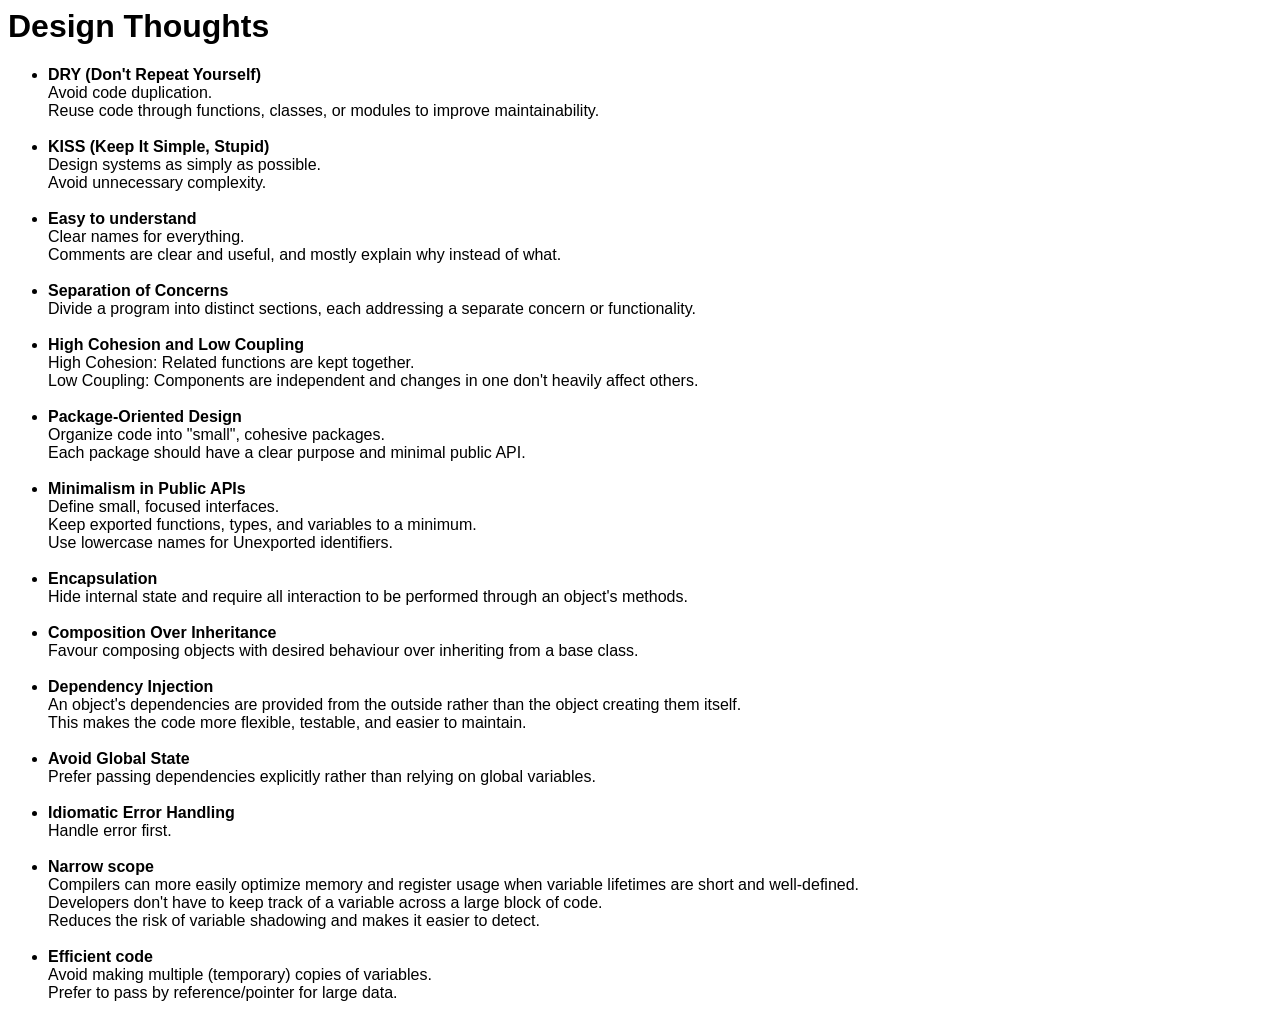
==== designthoughts.html @ 74b6b8e3 "Moved comment about minimal APIs." ====
<!DOCTYPE HTML PUBLIC "-//W3C//DTD HTML 4.0 Transitional//EN">
<html>
    <head><title>Design Thoughts</title></head>
    <style>
        body {
            font-family: Verdana, sans-serif;
            font-size:      12pt;
       }
    </style>
    <body>
        <h1 id="design-thoughts">Design Thoughts</h1>
        <ul>
            <li><b>DRY (Don't Repeat Yourself)</b><br>
                Avoid code duplication.<br>
                Reuse code through functions, classes, or modules to improve maintainability.<br>
                <br>
            </li>
            <li><b>KISS (Keep It Simple, Stupid)</b><br>
                Design systems as simply as possible.<br>
                Avoid unnecessary complexity.<br>
                <br>
            </li>
            <li><b>Easy to understand</b><br>
                Clear names for everything.<br>
                Comments are clear and useful, and mostly explain why instead of what.<br>
                <br>
            </li>
            <li><b>Separation of Concerns</b><br>
                Divide a program into distinct sections, each addressing a separate concern or functionality.<br>
                <br>
            </li>
            <li><b>High Cohesion and Low Coupling</b><br>
                High Cohesion: Related functions are kept together.<br>
                Low Coupling: Components are independent and changes in one don't heavily affect others.<br>
                <br>
            </li>
            <li><b>Package-Oriented Design</b><br>
                Organize code into "small", cohesive packages.<br>
                Each package should have a clear purpose and minimal public API.<br>
                <br>
            </li>
            <li><b>Minimalism in Public APIs</b><br>
                Define small, focused interfaces.<br>
                Keep exported functions, types, and variables to a minimum.<br>
                Use lowercase names for Unexported identifiers.<br>
                <br>
            </li>
            <li><b>Encapsulation</b><br>
                Hide internal state and require all interaction to be performed through an object's methods.<br>
                <br>
            </li>
            <li><b>Composition Over Inheritance</b><br>
                Favour composing objects with desired behaviour over inheriting from a base class.<br>
                <br>
            </li>
            <li><b>Dependency Injection</b><br>
                An object's dependencies are provided from the outside rather than the object creating them itself.<br>
                This makes the code more flexible, testable, and easier to maintain.<br>
                <br>
            </li>
            <li><b>Avoid Global State</b><br>
                Prefer passing dependencies explicitly rather than relying on global variables.<br>
                <br>
            </li>
            <li><b>Idiomatic Error Handling</b><br>
                Handle error first.<br>
                <br>
            </li>
            <li><b>Narrow scope</b><br>
                Compilers can more easily optimize memory and register usage when variable lifetimes are short and well-defined.<br>
                Developers don't have to keep track of a variable across a large block of code.<br>
                Reduces the risk of variable shadowing and makes it easier to detect.<br>
                <br>
            </li>
            <li><b>Efficient code</b><br>
                Avoid making multiple (temporary) copies of variables.<br>
                Prefer to pass by reference/pointer for large data.<br>
                <br>
            </li>
        </ul>
    </body>
</html>
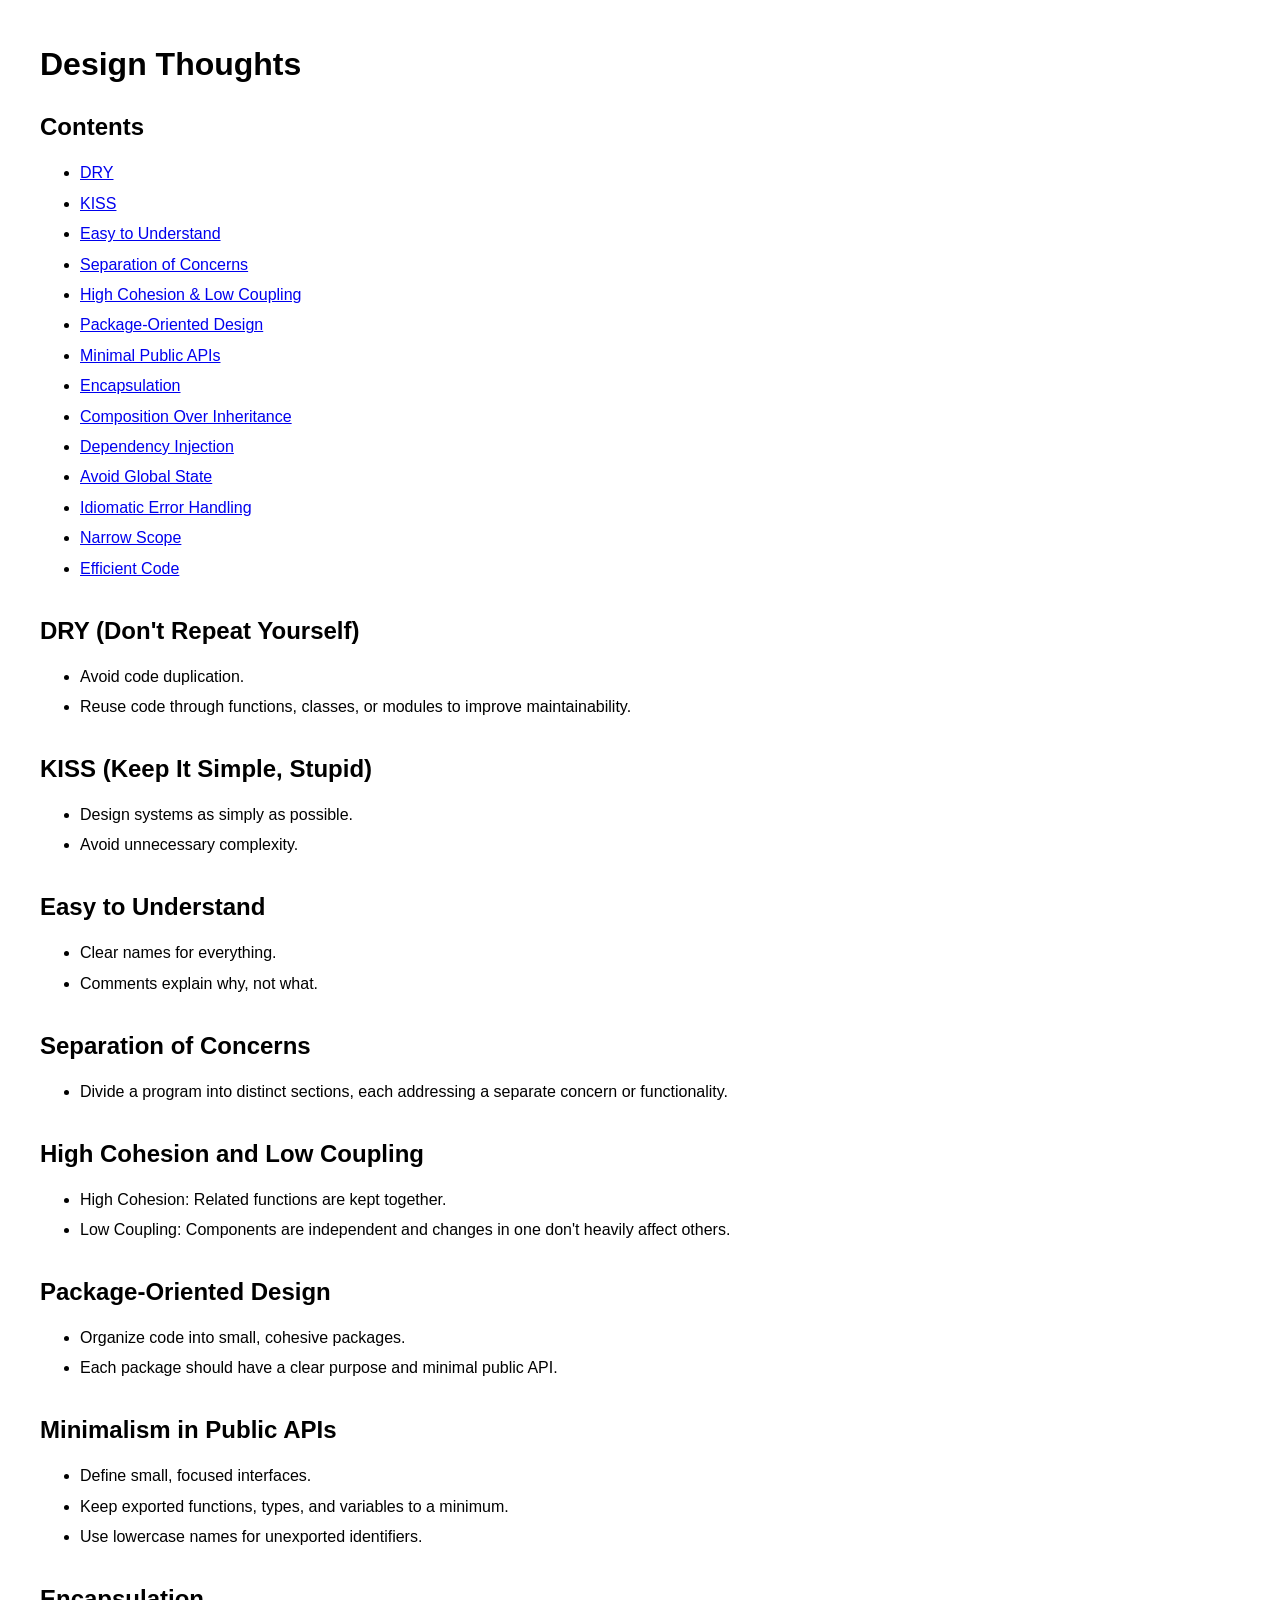
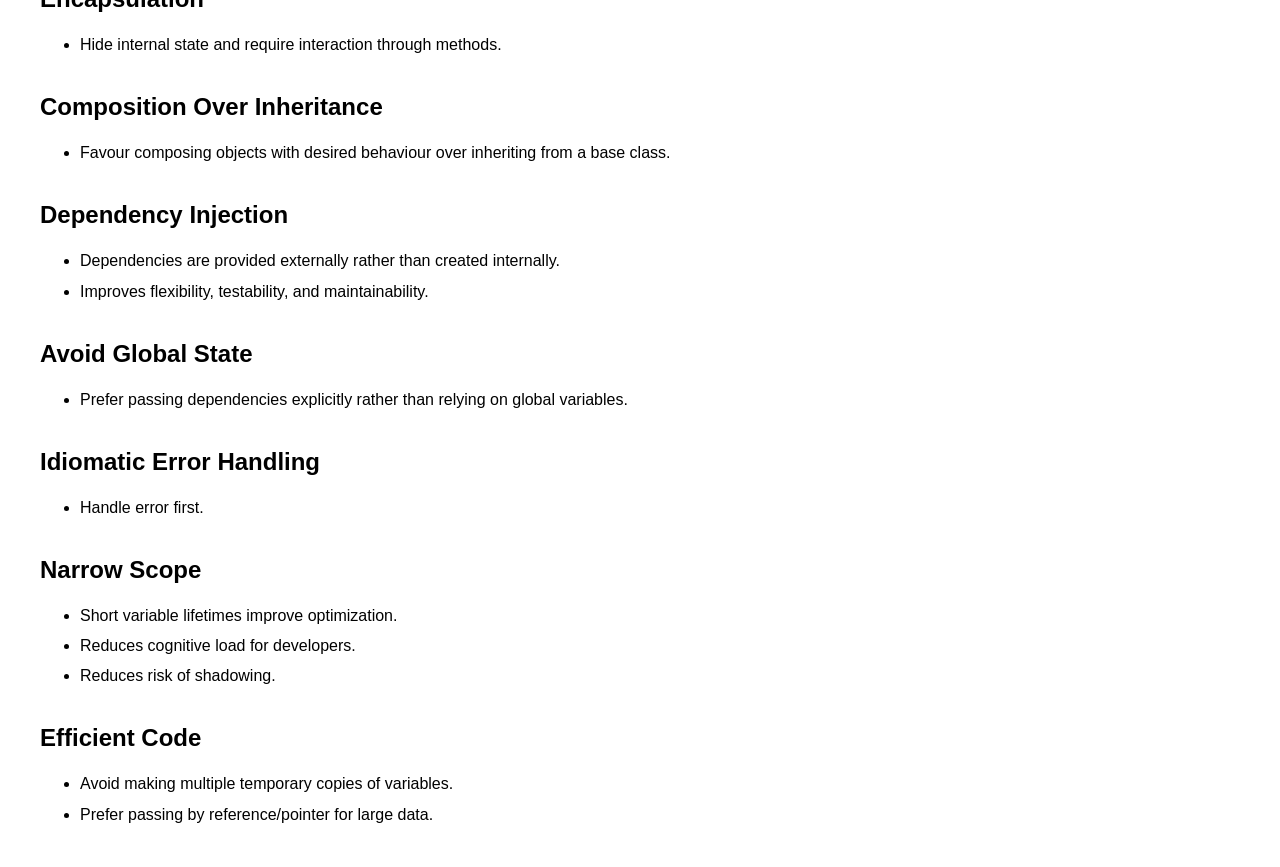
==== commit 0232a6f8: "refactor" ====
--- a/designthoughts.html
+++ b/designthoughts.html
@@ -1,82 +1,165 @@
-<!DOCTYPE HTML PUBLIC "-//W3C//DTD HTML 4.0 Transitional//EN">
-<html>
-    <head><title>Design Thoughts</title></head>
+<!DOCTYPE html>
+<html lang="en">
+<head>
+    <meta charset="UTF-8">
+    <title>Design Thoughts</title>
     <style>
         body {
             font-family: Verdana, sans-serif;
-            font-size:      12pt;
-       }
+            font-size: 12pt;
+            line-height: 1.5;
+            margin: 40px;
+        }
+        nav#toc {
+            margin-bottom: 2em;
+        }
+        nav#toc h2 {
+            margin-bottom: 0.5em;
+        }
+        section {
+            margin-bottom: 2em;
+        }
+        section h2 {
+            margin-bottom: 0.4em;
+        }
+        ul li {
+            margin-bottom: 0.4em;
+        }
     </style>
-    <body>
-        <h1 id="design-thoughts">Design Thoughts</h1>
-        <ul>
-            <li><b>DRY (Don't Repeat Yourself)</b><br>
-                Avoid code duplication.<br>
-                Reuse code through functions, classes, or modules to improve maintainability.<br>
-                <br>
-            </li>
-            <li><b>KISS (Keep It Simple, Stupid)</b><br>
-                Design systems as simply as possible.<br>
-                Avoid unnecessary complexity.<br>
-                <br>
-            </li>
-            <li><b>Easy to understand</b><br>
-                Clear names for everything.<br>
-                Comments are clear and useful, and mostly explain why instead of what.<br>
-                <br>
-            </li>
-            <li><b>Separation of Concerns</b><br>
-                Divide a program into distinct sections, each addressing a separate concern or functionality.<br>
-                <br>
-            </li>
-            <li><b>High Cohesion and Low Coupling</b><br>
-                High Cohesion: Related functions are kept together.<br>
-                Low Coupling: Components are independent and changes in one don't heavily affect others.<br>
-                <br>
-            </li>
-            <li><b>Package-Oriented Design</b><br>
-                Organize code into "small", cohesive packages.<br>
-                Each package should have a clear purpose and minimal public API.<br>
-                <br>
-            </li>
-            <li><b>Minimalism in Public APIs</b><br>
-                Define small, focused interfaces.<br>
-                Keep exported functions, types, and variables to a minimum.<br>
-                Use lowercase names for Unexported identifiers.<br>
-                <br>
-            </li>
-            <li><b>Encapsulation</b><br>
-                Hide internal state and require all interaction to be performed through an object's methods.<br>
-                <br>
-            </li>
-            <li><b>Composition Over Inheritance</b><br>
-                Favour composing objects with desired behaviour over inheriting from a base class.<br>
-                <br>
-            </li>
-            <li><b>Dependency Injection</b><br>
-                An object's dependencies are provided from the outside rather than the object creating them itself.<br>
-                This makes the code more flexible, testable, and easier to maintain.<br>
-                <br>
-            </li>
-            <li><b>Avoid Global State</b><br>
-                Prefer passing dependencies explicitly rather than relying on global variables.<br>
-                <br>
-            </li>
-            <li><b>Idiomatic Error Handling</b><br>
-                Handle error first.<br>
-                <br>
-            </li>
-            <li><b>Narrow scope</b><br>
-                Compilers can more easily optimize memory and register usage when variable lifetimes are short and well-defined.<br>
-                Developers don't have to keep track of a variable across a large block of code.<br>
-                Reduces the risk of variable shadowing and makes it easier to detect.<br>
-                <br>
-            </li>
-            <li><b>Efficient code</b><br>
-                Avoid making multiple (temporary) copies of variables.<br>
-                Prefer to pass by reference/pointer for large data.<br>
-                <br>
-            </li>
-        </ul>
-    </body>
+</head>
+
+<body>
+
+<h1>Design Thoughts</h1>
+
+<nav id="toc">
+    <h2>Contents</h2>
+    <ul>
+        <li><a href="#dry">DRY</a></li>
+        <li><a href="#kiss">KISS</a></li>
+        <li><a href="#understandable">Easy to Understand</a></li>
+        <li><a href="#soc">Separation of Concerns</a></li>
+        <li><a href="#cohesion-coupling">High Cohesion & Low Coupling</a></li>
+        <li><a href="#packages">Package-Oriented Design</a></li>
+        <li><a href="#minimal-api">Minimal Public APIs</a></li>
+        <li><a href="#encapsulation">Encapsulation</a></li>
+        <li><a href="#composition">Composition Over Inheritance</a></li>
+        <li><a href="#di">Dependency Injection</a></li>
+        <li><a href="#global-state">Avoid Global State</a></li>
+        <li><a href="#errors">Idiomatic Error Handling</a></li>
+        <li><a href="#scope">Narrow Scope</a></li>
+        <li><a href="#efficient">Efficient Code</a></li>
+    </ul>
+</nav>
+
+<section id="dry">
+    <h2>DRY (Don't Repeat Yourself)</h2>
+    <ul>
+        <li>Avoid code duplication.</li>
+        <li>Reuse code through functions, classes, or modules to improve maintainability.</li>
+    </ul>
+</section>
+
+<section id="kiss">
+    <h2>KISS (Keep It Simple, Stupid)</h2>
+    <ul>
+        <li>Design systems as simply as possible.</li>
+        <li>Avoid unnecessary complexity.</li>
+    </ul>
+</section>
+
+<section id="understandable">
+    <h2>Easy to Understand</h2>
+    <ul>
+        <li>Clear names for everything.</li>
+        <li>Comments explain why, not what.</li>
+    </ul>
+</section>
+
+<section id="soc">
+    <h2>Separation of Concerns</h2>
+    <ul>
+        <li>Divide a program into distinct sections, each addressing a separate concern or functionality.</li>
+    </ul>
+</section>
+
+<section id="cohesion-coupling">
+    <h2>High Cohesion and Low Coupling</h2>
+    <ul>
+        <li>High Cohesion: Related functions are kept together.</li>
+        <li>Low Coupling: Components are independent and changes in one don't heavily affect others.</li>
+    </ul>
+</section>
+
+<section id="packages">
+    <h2>Package-Oriented Design</h2>
+    <ul>
+        <li>Organize code into small, cohesive packages.</li>
+        <li>Each package should have a clear purpose and minimal public API.</li>
+    </ul>
+</section>
+
+<section id="minimal-api">
+    <h2>Minimalism in Public APIs</h2>
+    <ul>
+        <li>Define small, focused interfaces.</li>
+        <li>Keep exported functions, types, and variables to a minimum.</li>
+        <li>Use lowercase names for unexported identifiers.</li>
+    </ul>
+</section>
+
+<section id="encapsulation">
+    <h2>Encapsulation</h2>
+    <ul>
+        <li>Hide internal state and require interaction through methods.</li>
+    </ul>
+</section>
+
+<section id="composition">
+    <h2>Composition Over Inheritance</h2>
+    <ul>
+        <li>Favour composing objects with desired behaviour over inheriting from a base class.</li>
+    </ul>
+</section>
+
+<section id="di">
+    <h2>Dependency Injection</h2>
+    <ul>
+        <li>Dependencies are provided externally rather than created internally.</li>
+        <li>Improves flexibility, testability, and maintainability.</li>
+    </ul>
+</section>
+
+<section id="global-state">
+    <h2>Avoid Global State</h2>
+    <ul>
+        <li>Prefer passing dependencies explicitly rather than relying on global variables.</li>
+    </ul>
+</section>
+
+<section id="errors">
+    <h2>Idiomatic Error Handling</h2>
+    <ul>
+        <li>Handle error first.</li>
+    </ul>
+</section>
+
+<section id="scope">
+    <h2>Narrow Scope</h2>
+    <ul>
+        <li>Short variable lifetimes improve optimization.</li>
+        <li>Reduces cognitive load for developers.</li>
+        <li>Reduces risk of shadowing.</li>
+    </ul>
+</section>
+
+<section id="efficient">
+    <h2>Efficient Code</h2>
+    <ul>
+        <li>Avoid making multiple temporary copies of variables.</li>
+        <li>Prefer passing by reference/pointer for large data.</li>
+    </ul>
+</section>
+
+</body>
 </html>
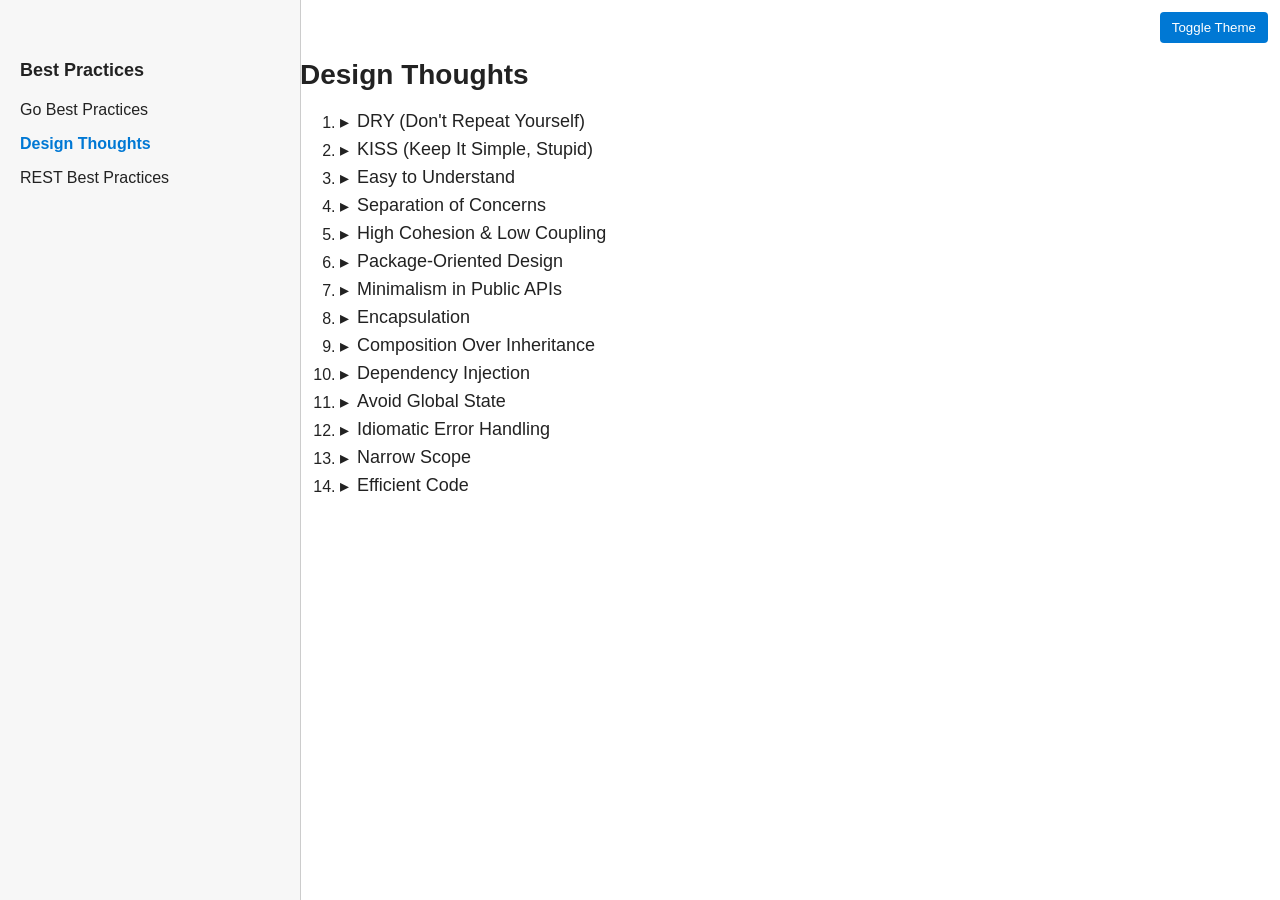
==== commit 557b1e86: "overhaul" ====
--- a/designthoughts.html
+++ b/designthoughts.html
@@ -3,163 +3,137 @@
 <head>
     <meta charset="UTF-8">
     <title>Design Thoughts</title>
-    <style>
-        body {
-            font-family: Verdana, sans-serif;
-            font-size: 12pt;
-            line-height: 1.5;
-            margin: 40px;
-        }
-        nav#toc {
-            margin-bottom: 2em;
-        }
-        nav#toc h2 {
-            margin-bottom: 0.5em;
-        }
-        section {
-            margin-bottom: 2em;
-        }
-        section h2 {
-            margin-bottom: 0.4em;
-        }
-        ul li {
-            margin-bottom: 0.4em;
-        }
-    </style>
+    <link rel="stylesheet" href="global.css">
+    <script src="global.js" defer></script>
 </head>
 
 <body>
 
+<button class="theme-toggle">Toggle Theme</button>
+
+<aside class="sidebar">
+    <h2>Best Practices</h2>
+    <a href="gobestpractices.html">Go Best Practices</a>
+    <a href="designthoughts.html">Design Thoughts</a>
+    <a href="restbestpractices.html">REST Best Practices</a>
+</aside>
+
+<main>
+
 <h1>Design Thoughts</h1>
 
-<nav id="toc">
-    <h2>Contents</h2>
-    <ul>
-        <li><a href="#dry">DRY</a></li>
-        <li><a href="#kiss">KISS</a></li>
-        <li><a href="#understandable">Easy to Understand</a></li>
-        <li><a href="#soc">Separation of Concerns</a></li>
-        <li><a href="#cohesion-coupling">High Cohesion & Low Coupling</a></li>
-        <li><a href="#packages">Package-Oriented Design</a></li>
-        <li><a href="#minimal-api">Minimal Public APIs</a></li>
-        <li><a href="#encapsulation">Encapsulation</a></li>
-        <li><a href="#composition">Composition Over Inheritance</a></li>
-        <li><a href="#di">Dependency Injection</a></li>
-        <li><a href="#global-state">Avoid Global State</a></li>
-        <li><a href="#errors">Idiomatic Error Handling</a></li>
-        <li><a href="#scope">Narrow Scope</a></li>
-        <li><a href="#efficient">Efficient Code</a></li>
-    </ul>
-</nav>
+<ol>
 
-<section id="dry">
-    <h2>DRY (Don't Repeat Yourself)</h2>
-    <ul>
-        <li>Avoid code duplication.</li>
-        <li>Reuse code through functions, classes, or modules to improve maintainability.</li>
-    </ul>
-</section>
+    <li>
+        <div class="list-header">DRY (Don't Repeat Yourself)</div>
+        <ul class="collapsible-list">
+            <li>Avoid code duplication.</li>
+            <li>Reuse code through functions, classes, or modules.</li>
+        </ul>
+    </li>
 
-<section id="kiss">
-    <h2>KISS (Keep It Simple, Stupid)</h2>
-    <ul>
-        <li>Design systems as simply as possible.</li>
-        <li>Avoid unnecessary complexity.</li>
-    </ul>
-</section>
+    <li>
+        <div class="list-header">KISS (Keep It Simple, Stupid)</div>
+        <ul class="collapsible-list">
+            <li>Design systems as simply as possible.</li>
+            <li>Avoid unnecessary complexity.</li>
+        </ul>
+    </li>
 
-<section id="understandable">
-    <h2>Easy to Understand</h2>
-    <ul>
-        <li>Clear names for everything.</li>
-        <li>Comments explain why, not what.</li>
-    </ul>
-</section>
+    <li>
+        <div class="list-header">Easy to Understand</div>
+        <ul class="collapsible-list">
+            <li>Use clear names.</li>
+            <li>Write comments that explain why, not what.</li>
+        </ul>
+    </li>
 
-<section id="soc">
-    <h2>Separation of Concerns</h2>
-    <ul>
-        <li>Divide a program into distinct sections, each addressing a separate concern or functionality.</li>
-    </ul>
-</section>
+    <li>
+        <div class="list-header">Separation of Concerns</div>
+        <ul class="collapsible-list">
+            <li>Divide a program into distinct functional areas.</li>
+        </ul>
+    </li>
 
-<section id="cohesion-coupling">
-    <h2>High Cohesion and Low Coupling</h2>
-    <ul>
-        <li>High Cohesion: Related functions are kept together.</li>
-        <li>Low Coupling: Components are independent and changes in one don't heavily affect others.</li>
-    </ul>
-</section>
+    <li>
+        <div class="list-header">High Cohesion & Low Coupling</div>
+        <ul class="collapsible-list">
+            <li>Group related functionality together.</li>
+            <li>Minimise dependencies between components.</li>
+        </ul>
+    </li>
 
-<section id="packages">
-    <h2>Package-Oriented Design</h2>
-    <ul>
-        <li>Organize code into small, cohesive packages.</li>
-        <li>Each package should have a clear purpose and minimal public API.</li>
-    </ul>
-</section>
+    <li>
+        <div class="list-header">Package-Oriented Design</div>
+        <ul class="collapsible-list">
+            <li>Organise code into small, cohesive packages.</li>
+            <li>Keep public APIs minimal.</li>
+        </ul>
+    </li>
 
-<section id="minimal-api">
-    <h2>Minimalism in Public APIs</h2>
-    <ul>
-        <li>Define small, focused interfaces.</li>
-        <li>Keep exported functions, types, and variables to a minimum.</li>
-        <li>Use lowercase names for unexported identifiers.</li>
-    </ul>
-</section>
+    <li>
+        <div class="list-header">Minimalism in Public APIs</div>
+        <ul class="collapsible-list">
+            <li>Define small, focused interfaces.</li>
+            <li>Export only what is necessary.</li>
+        </ul>
+    </li>
 
-<section id="encapsulation">
-    <h2>Encapsulation</h2>
-    <ul>
-        <li>Hide internal state and require interaction through methods.</li>
-    </ul>
-</section>
+    <li>
+        <div class="list-header">Encapsulation</div>
+        <ul class="collapsible-list">
+            <li>Hide internal state behind methods.</li>
+        </ul>
+    </li>
 
-<section id="composition">
-    <h2>Composition Over Inheritance</h2>
-    <ul>
-        <li>Favour composing objects with desired behaviour over inheriting from a base class.</li>
-    </ul>
-</section>
+    <li>
+        <div class="list-header">Composition Over Inheritance</div>
+        <ul class="collapsible-list">
+            <li>Prefer composing behaviour over subclassing.</li>
+        </ul>
+    </li>
 
-<section id="di">
-    <h2>Dependency Injection</h2>
-    <ul>
-        <li>Dependencies are provided externally rather than created internally.</li>
-        <li>Improves flexibility, testability, and maintainability.</li>
-    </ul>
-</section>
+    <li>
+        <div class="list-header">Dependency Injection</div>
+        <ul class="collapsible-list">
+            <li>Provide dependencies externally.</li>
+            <li>Improves testability and flexibility.</li>
+        </ul>
+    </li>
 
-<section id="global-state">
-    <h2>Avoid Global State</h2>
-    <ul>
-        <li>Prefer passing dependencies explicitly rather than relying on global variables.</li>
-    </ul>
-</section>
+    <li>
+        <div class="list-header">Avoid Global State</div>
+        <ul class="collapsible-list">
+            <li>Pass dependencies explicitly.</li>
+        </ul>
+    </li>
 
-<section id="errors">
-    <h2>Idiomatic Error Handling</h2>
-    <ul>
-        <li>Handle error first.</li>
-    </ul>
-</section>
+    <li>
+        <div class="list-header">Idiomatic Error Handling</div>
+        <ul class="collapsible-list">
+            <li>Handle errors first.</li>
+        </ul>
+    </li>
 
-<section id="scope">
-    <h2>Narrow Scope</h2>
-    <ul>
-        <li>Short variable lifetimes improve optimization.</li>
-        <li>Reduces cognitive load for developers.</li>
-        <li>Reduces risk of shadowing.</li>
-    </ul>
-</section>
+    <li>
+        <div class="list-header">Narrow Scope</div>
+        <ul class="collapsible-list">
+            <li>Short variable lifetimes improve optimisation.</li>
+            <li>Reduces cognitive load.</li>
+            <li>Reduces shadowing risk.</li>
+        </ul>
+    </li>
 
-<section id="efficient">
-    <h2>Efficient Code</h2>
-    <ul>
-        <li>Avoid making multiple temporary copies of variables.</li>
-        <li>Prefer passing by reference/pointer for large data.</li>
-    </ul>
-</section>
+    <li>
+        <div class="list-header">Efficient Code</div>
+        <ul class="collapsible-list">
+            <li>Avoid unnecessary copies.</li>
+            <li>Pass large data by reference.</li>
+        </ul>
+    </li>
 
+</ol>
+
+</main>
 </body>
 </html>
--- a/global.css
+++ b/global.css
@@ -0,0 +1,157 @@
+/* ================================
+   GLOBAL THEME VARIABLES
+================================ */
+:root {
+    --bg: #ffffff;
+    --text: #222222;
+    --accent: #0078d4;
+    --border: #cccccc;
+    --code-bg: #f4f4f4;
+    --sidebar-bg: #f7f7f7;
+}
+
+[data-theme="dark"] {
+    --bg: #1e1e1e;
+    --text: #e0e0e0;
+    --accent: #4aa3ff;
+    --border: #444444;
+    --code-bg: #2a2a2a;
+    --sidebar-bg: #252525;
+}
+
+/* ================================
+   LAYOUT
+================================ */
+body {
+    margin: 0;
+    padding: 0;
+    font-family: Verdana, sans-serif;
+    font-size: 12pt;
+    background: var(--bg);
+    color: var(--text);
+    display: flex;
+}
+
+/* ================================
+   SIDEBAR
+================================ */
+.sidebar {
+    width: 260px;
+    background: var(--sidebar-bg);
+    border-right: 1px solid var(--border);
+    height: 100vh;
+    padding: 20px;
+    position: fixed;
+    overflow-y: auto;
+}
+
+.sidebar h2 {
+    font-size: 18px;
+    margin-bottom: 12px;
+}
+
+.sidebar a {
+    display: block;
+    padding: 8px 0;
+    color: var(--text);
+    text-decoration: none;
+}
+
+.sidebar a.active {
+    font-weight: bold;
+    color: var(--accent);
+}
+
+/* ================================
+   MAIN CONTENT
+================================ */
+main {
+    margin-left: 260px;
+    padding: 40px;
+    max-width: 900px;
+}
+
+/* ================================
+   HEADINGS
+================================ */
+h1 {
+    font-size: 28px;
+    margin-bottom: 20px;
+}
+
+h2 {
+    font-size: 22px;
+    margin-top: 40px;
+    margin-bottom: 12px;
+}
+
+/* ================================
+   COLLAPSIBLE SECTIONS
+================================ */
+.list-header {
+    font-size: 18px;
+    cursor: pointer;
+    margin-bottom: 6px;
+    display: flex;
+    align-items: center;
+}
+
+.list-header .icon {
+    margin-right: 8px;
+    transition: transform 0.25s ease;
+}
+
+.collapsible-list {
+    margin-left: 28px;
+    overflow: hidden;
+    max-height: 0;
+    transition: max-height 0.35s ease;
+}
+
+.collapsible-list.open {
+    max-height: 800px; /* enough for long lists */
+}
+
+/* ================================
+   TABLES
+================================ */
+table {
+    border-collapse: collapse;
+    margin-top: 20px;
+    width: 100%;
+}
+
+th, td {
+    border: 1px solid var(--border);
+    padding: 8px 12px;
+}
+
+thead {
+    background: var(--code-bg);
+    font-weight: bold;
+}
+
+/* ================================
+   CODE BLOCKS
+================================ */
+code.code-block {
+    background: var(--code-bg);
+    padding: 3px 6px;
+    border-radius: 4px;
+    font-family: monospace;
+}
+
+/* ================================
+   DARK/LIGHT MODE TOGGLE
+================================ */
+.theme-toggle {
+    position: fixed;
+    top: 12px;
+    right: 12px;
+    padding: 8px 12px;
+    background: var(--accent);
+    color: white;
+    border: none;
+    cursor: pointer;
+    border-radius: 4px;
+}
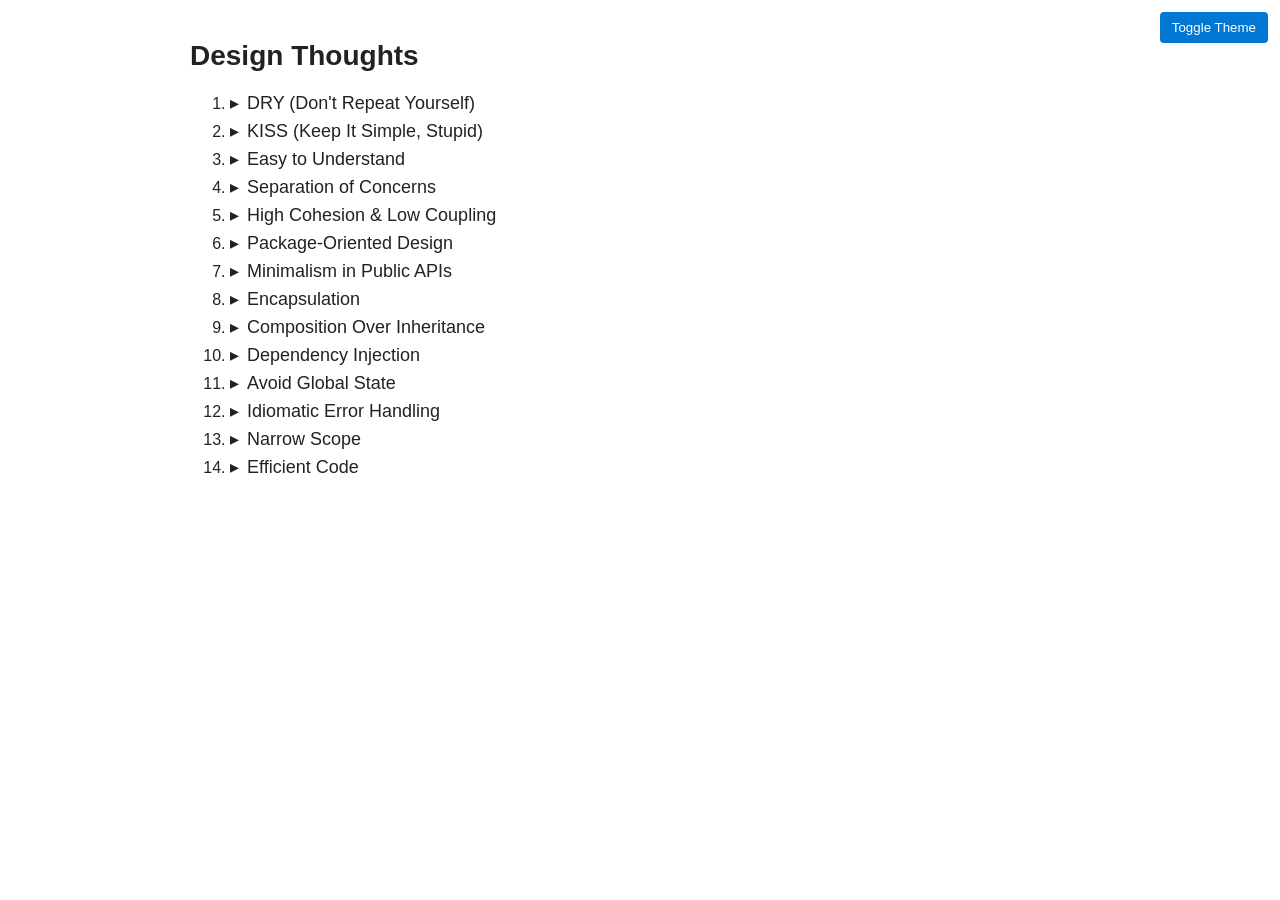
==== commit 0a6ba226: "removed side bar" ====
--- a/designthoughts.html
+++ b/designthoughts.html
@@ -10,13 +10,6 @@
 <body>
 
 <button class="theme-toggle">Toggle Theme</button>
-
-<aside class="sidebar">
-    <h2>Best Practices</h2>
-    <a href="gobestpractices.html">Go Best Practices</a>
-    <a href="designthoughts.html">Design Thoughts</a>
-    <a href="restbestpractices.html">REST Best Practices</a>
-</aside>
 
 <main>
 
--- a/global.css
+++ b/global.css
@@ -7,7 +7,6 @@
     --accent: #0078d4;
     --border: #cccccc;
     --code-bg: #f4f4f4;
-    --sidebar-bg: #f7f7f7;
 }
 
 [data-theme="dark"] {
@@ -16,7 +15,6 @@
     --accent: #4aa3ff;
     --border: #444444;
     --code-bg: #2a2a2a;
-    --sidebar-bg: #252525;
 }
 
 /* ================================
@@ -29,46 +27,12 @@
     font-size: 12pt;
     background: var(--bg);
     color: var(--text);
-    display: flex;
 }
 
-/* ================================
-   SIDEBAR
-================================ */
-.sidebar {
-    width: 260px;
-    background: var(--sidebar-bg);
-    border-right: 1px solid var(--border);
-    height: 100vh;
-    padding: 20px;
-    position: fixed;
-    overflow-y: auto;
-}
-
-.sidebar h2 {
-    font-size: 18px;
-    margin-bottom: 12px;
-}
-
-.sidebar a {
-    display: block;
-    padding: 8px 0;
-    color: var(--text);
-    text-decoration: none;
-}
-
-.sidebar a.active {
-    font-weight: bold;
-    color: var(--accent);
-}
-
-/* ================================
-   MAIN CONTENT
-================================ */
 main {
-    margin-left: 260px;
-    padding: 40px;
     max-width: 900px;
+    margin: 40px auto;
+    padding: 0 20px;
 }
 
 /* ================================
@@ -109,7 +73,7 @@
 }
 
 .collapsible-list.open {
-    max-height: 800px; /* enough for long lists */
+    max-height: 800px;
 }
 
 /* ================================
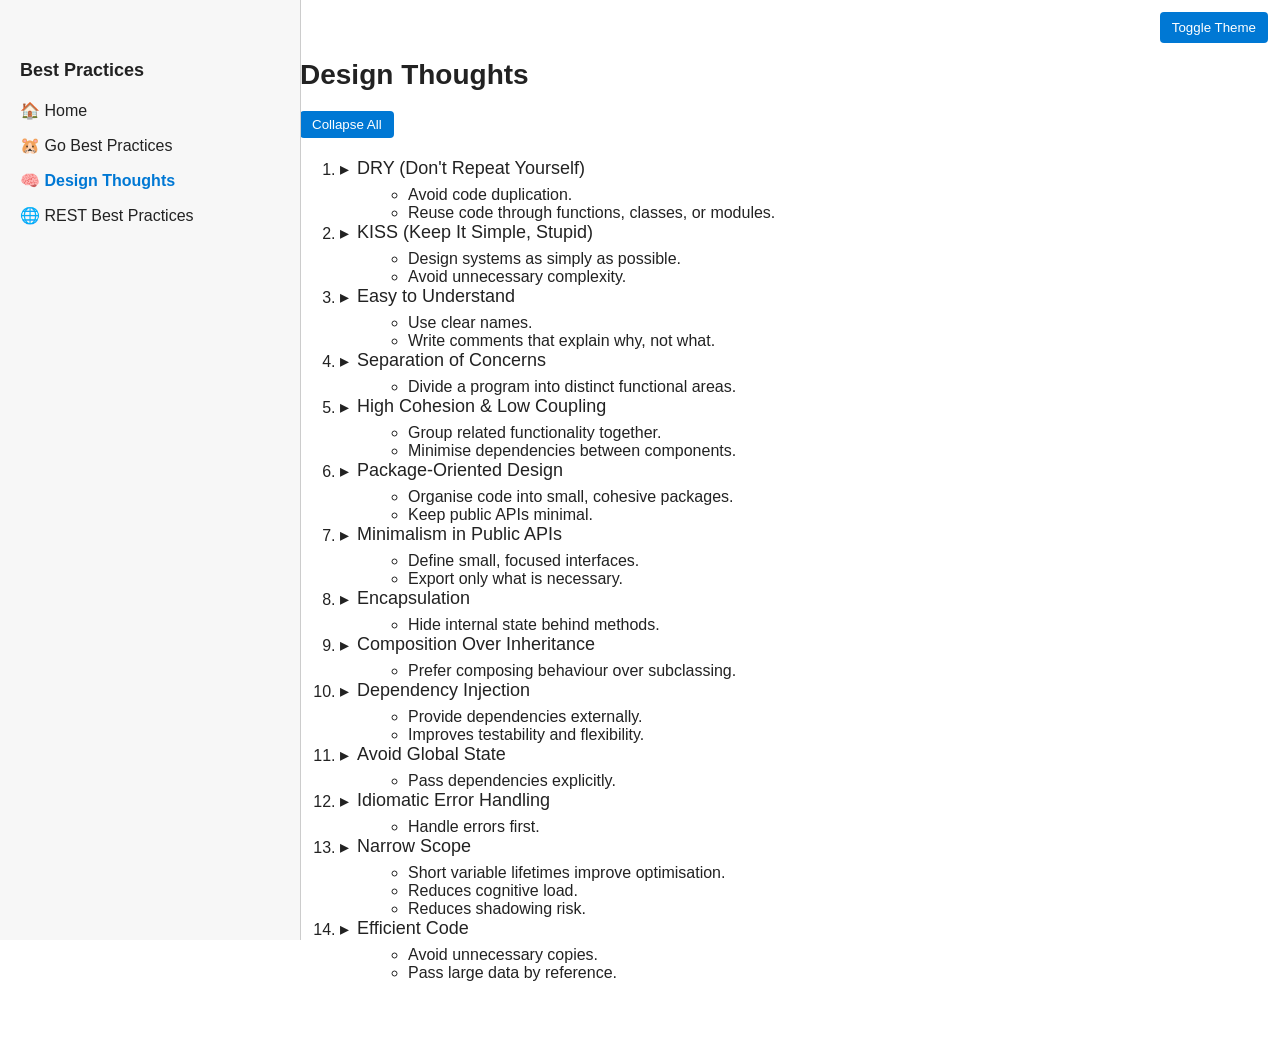
==== commit ee8e8ed5: "beautify" ====
--- a/designthoughts.html
+++ b/designthoughts.html
@@ -11,9 +11,35 @@
 
 <button class="theme-toggle">Toggle Theme</button>
 
+<aside class="sidebar">
+    <h2>Best Practices</h2>
+    <a href="index.html">🏠 Home</a>
+    <a href="gobestpractices.html">🐹 Go Best Practices</a>
+    <a href="designthoughts.html">🧠 Design Thoughts</a>
+    <a href="restbestpractices.html">🌐 REST Best Practices</a>
+</aside>
+
+<script>
+document.addEventListener("DOMContentLoaded", () => {
+    document.querySelectorAll(".collapsible-list").forEach(list => {
+        list.classList.add("open");
+    });
+    document.querySelectorAll(".list-header .icon").forEach(icon => {
+        icon.textContent = "▾";
+    });
+
+    const toggleBtn = document.getElementById("toggle-all");
+    if (toggleBtn) toggleBtn.textContent = "Collapse All";
+});
+</script>
+
 <main>
 
 <h1>Design Thoughts</h1>
+
+<div class="collapse-controls">
+    <button id="toggle-all">Expand All</button>
+</div>
 
 <ol>
 
--- a/global.css
+++ b/global.css
@@ -7,6 +7,7 @@
     --accent: #0078d4;
     --border: #cccccc;
     --code-bg: #f4f4f4;
+    --sidebar-bg: #f7f7f7;
 }
 
 [data-theme="dark"] {
@@ -15,6 +16,7 @@
     --accent: #4aa3ff;
     --border: #444444;
     --code-bg: #2a2a2a;
+    --sidebar-bg: #252525;
 }
 
 /* ================================
@@ -27,12 +29,48 @@
     font-size: 12pt;
     background: var(--bg);
     color: var(--text);
+    display: flex;
 }
 
+/* ================================
+   SIDEBAR
+================================ */
+.sidebar {
+    width: 260px;
+    background: var(--sidebar-bg);
+    border-right: 1px solid var(--border);
+    height: 100vh;
+    padding: 20px;
+    position: fixed;
+    overflow-y: auto;
+}
+
+.sidebar h2 {
+    font-size: 18px;
+    margin-bottom: 12px;
+}
+
+.sidebar a {
+    display: flex;
+    padding: 8px 0;
+    color: var(--text);
+    text-decoration: none;
+    align-items: center;
+    gap: 8px;
+}
+
+.sidebar a.active {
+    font-weight: bold;
+    color: var(--accent);
+}
+
+/* ================================
+   MAIN CONTENT
+================================ */
 main {
+    margin-left: 260px;
+    padding: 40px;
     max-width: 900px;
-    margin: 40px auto;
-    padding: 0 20px;
 }
 
 /* ================================
@@ -119,3 +157,23 @@
     cursor: pointer;
     border-radius: 4px;
 }
+
+/* ================================
+   EXPAND / COLLAPSE TOGGLE BUTTON
+================================ */
+.collapse-controls {
+    margin-bottom: 20px;
+}
+
+.collapse-controls button {
+    padding: 6px 12px;
+    background: var(--accent);
+    color: white;
+    border: none;
+    border-radius: 4px;
+    cursor: pointer;
+}
+
+.collapse-controls button:hover {
+    opacity: 0.85;
+}
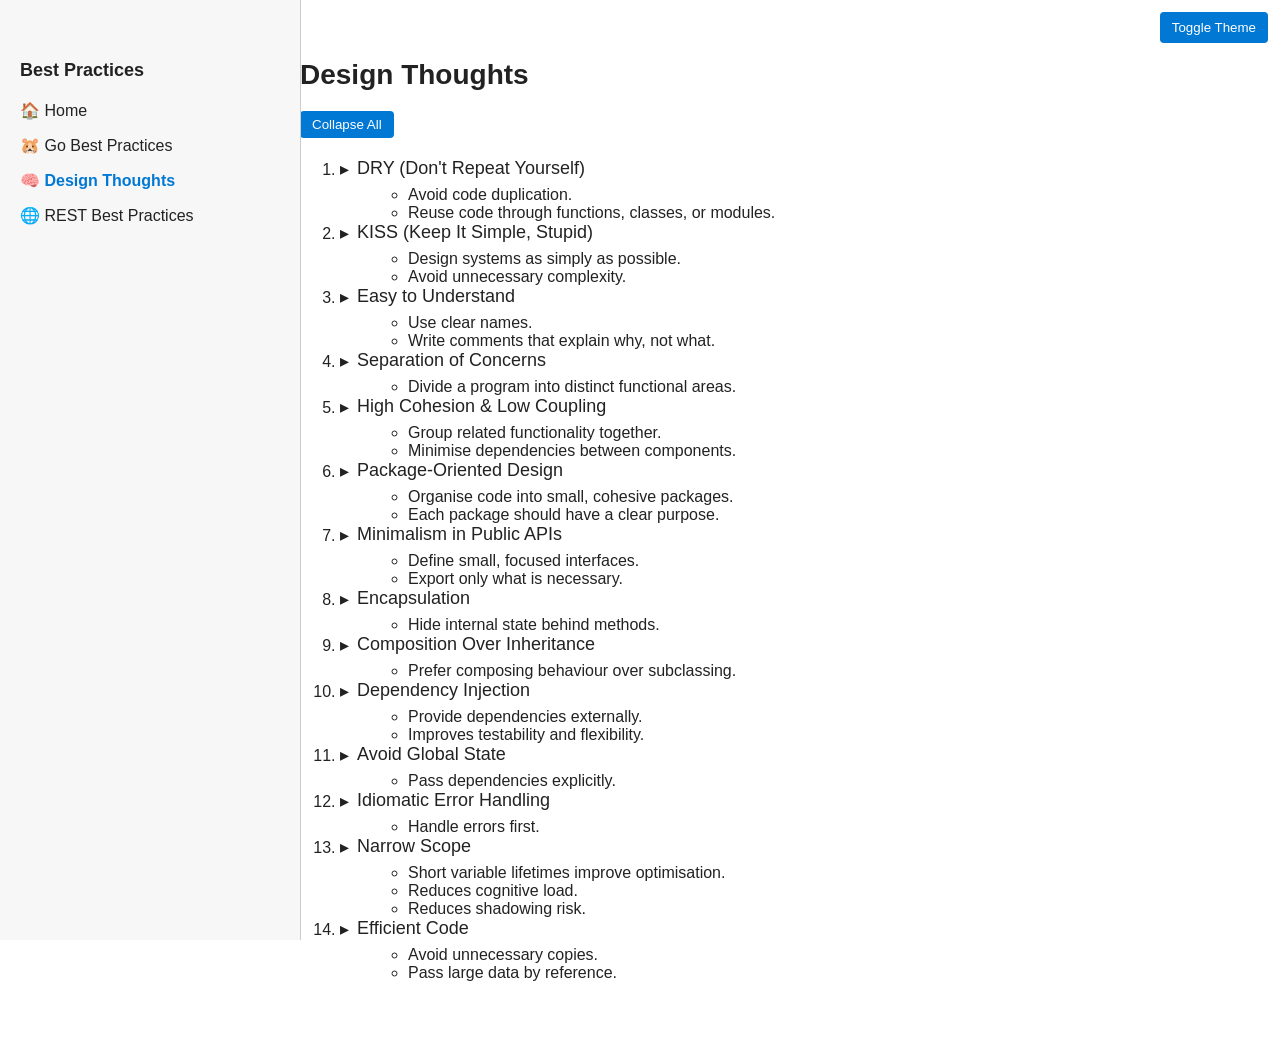
==== commit 62931cc4: "slight reword" ====
--- a/designthoughts.html
+++ b/designthoughts.html
@@ -86,7 +86,7 @@
         <div class="list-header">Package-Oriented Design</div>
         <ul class="collapsible-list">
             <li>Organise code into small, cohesive packages.</li>
-            <li>Keep public APIs minimal.</li>
+            <li>Each package should have a clear purpose.</li>
         </ul>
     </li>
 
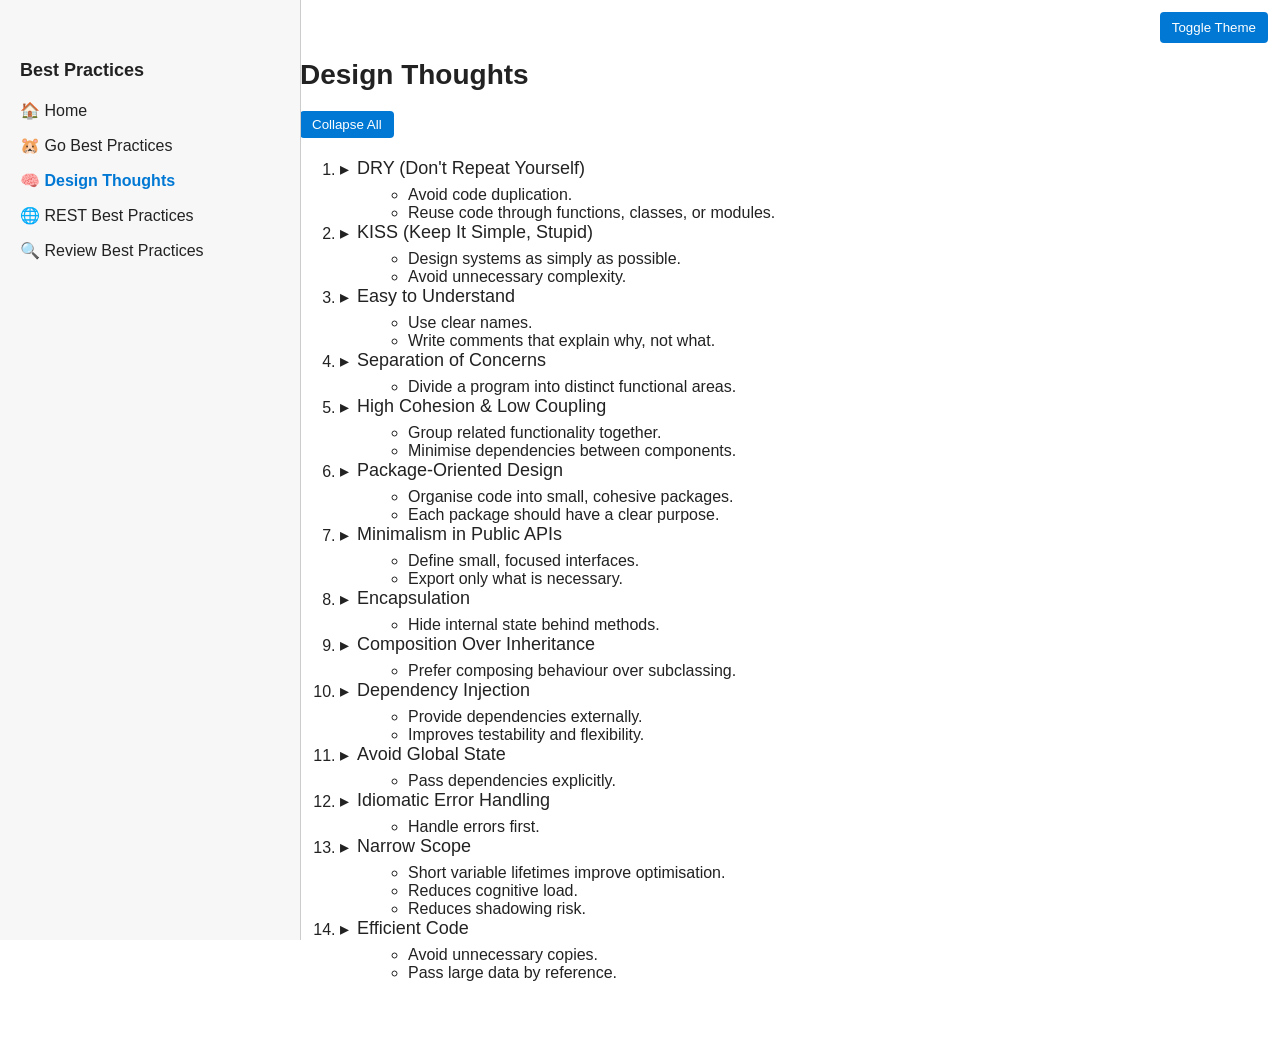
==== commit 39a1102f: "added new page" ====
--- a/designthoughts.html
+++ b/designthoughts.html
@@ -17,6 +17,7 @@
     <a href="gobestpractices.html">🐹 Go Best Practices</a>
     <a href="designthoughts.html">🧠 Design Thoughts</a>
     <a href="restbestpractices.html">🌐 REST Best Practices</a>
+    <a href="reviewbestpractices.html">🔍 Review Best Practices</a>
 </aside>
 
 <script>
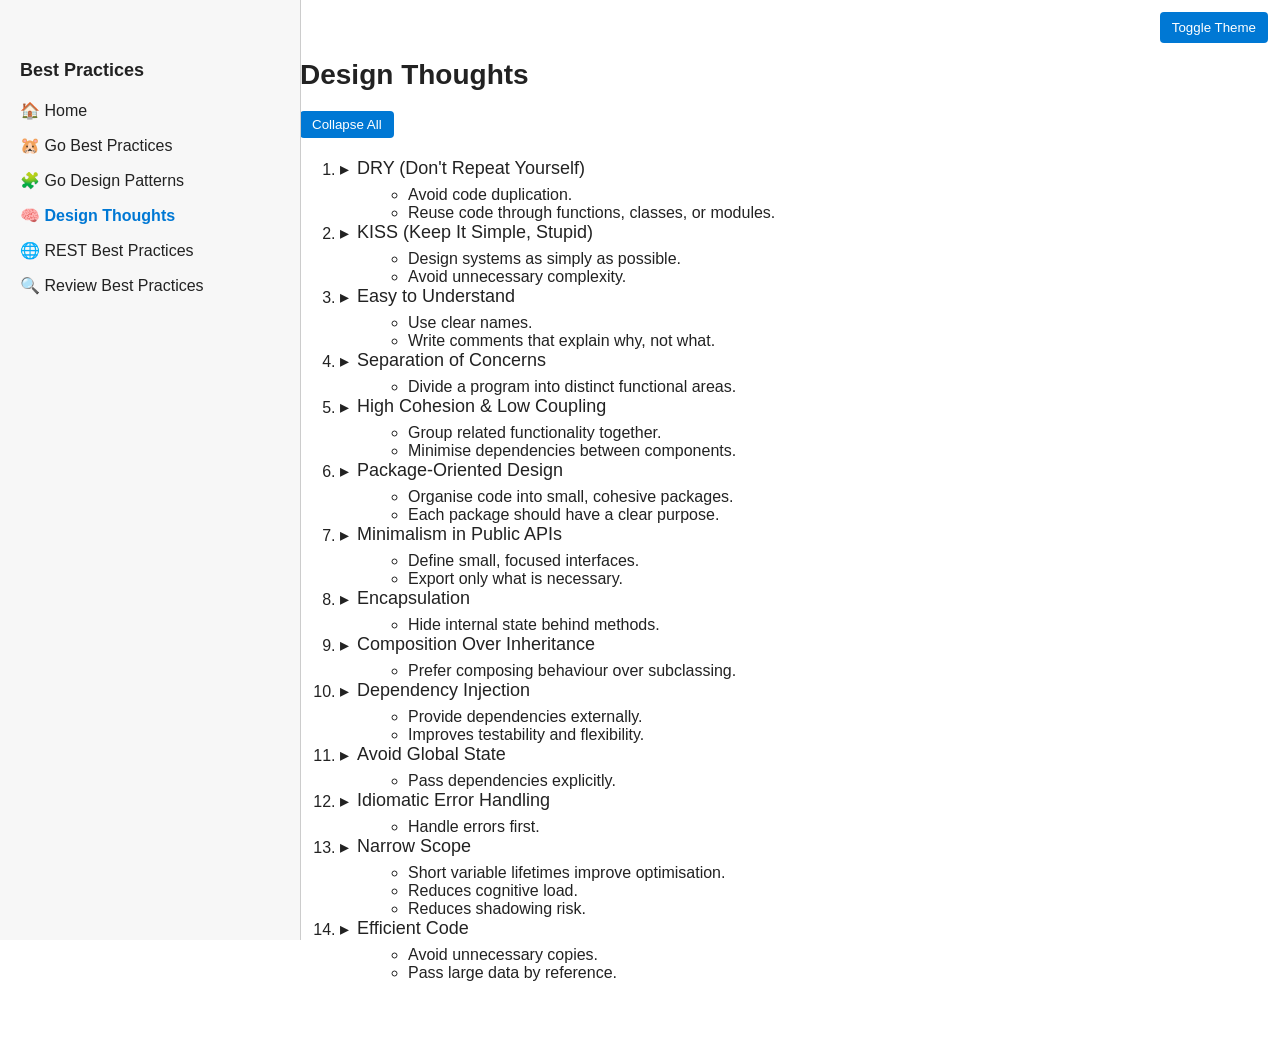
==== commit 73537082: "Add Go design patterns page Co-authored-by: Copilot <223556219+Copilot@users.noreply.github.com>" ====
--- a/designthoughts.html
+++ b/designthoughts.html
@@ -15,6 +15,7 @@
     <h2>Best Practices</h2>
     <a href="index.html">🏠 Home</a>
     <a href="gobestpractices.html">🐹 Go Best Practices</a>
+    <a href="godesignpatterns.html">🧩 Go Design Patterns</a>
     <a href="designthoughts.html">🧠 Design Thoughts</a>
     <a href="restbestpractices.html">🌐 REST Best Practices</a>
     <a href="reviewbestpractices.html">🔍 Review Best Practices</a>
--- a/global.css
+++ b/global.css
@@ -114,6 +114,10 @@
     max-height: 800px;
 }
 
+.collapsible-list > li.code-example {
+    list-style: none;
+}
+
 /* ================================
    TABLES
 ================================ */
